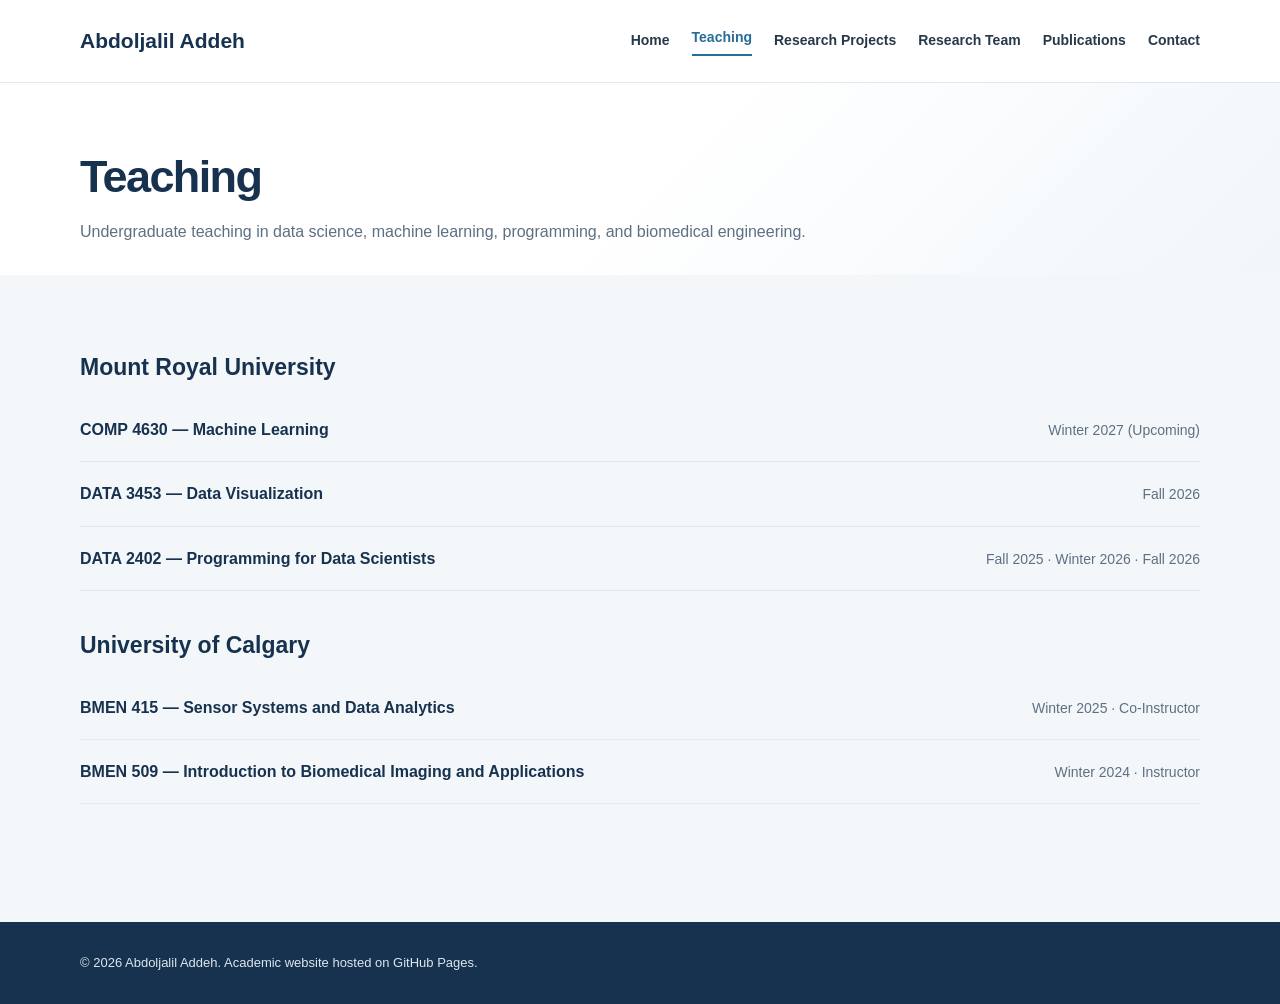
==== teaching.html @ 4d6ad3e8 "Add files via upload" ====
<!DOCTYPE html>
<html lang="en">
<head>
<meta charset="UTF-8">
<meta name="viewport" content="width=device-width, initial-scale=1">
<meta name="description" content="Undergraduate teaching in data science, machine learning, programming, and biomedical engineering.">
<meta name="theme-color" content="#ffffff">
<title>Teaching | Abdoljalil Addeh, PhD</title>
<link rel="stylesheet" href="style.css">
</head>
<body>
<header class="site-header"><div class="container nav-inner"><a class="brand" href="index.html">Abdoljalil Addeh</a><nav aria-label="Main navigation"><a href="index.html">Home</a><a href="teaching.html" aria-current="page">Teaching</a><a href="research.html">Research Projects</a><a href="team.html">Research Team</a><a href="publications.html">Publications</a><a href="contact.html">Contact</a></nav></div></header>
<main>
<div class="page-intro"><div class="container"><h1>Teaching</h1><p>Undergraduate teaching in data science, machine learning, programming, and biomedical engineering.</p></div></div><section class="section-alt" id="teaching">
<div class="container">

<div class="teaching-group">
<h3>Mount Royal University</h3>
<div class="course">
<div class="course-title">
          COMP 4630 — Machine Learning
        </div>
<div class="course-term">
          Winter 2027 (Upcoming)
        </div>
</div>
<div class="course">
<div class="course-title">
          DATA 3453 — Data Visualization
        </div>
<div class="course-term">
          Fall 2026
        </div>
</div>
<div class="course">
<div class="course-title">
          DATA 2402 — Programming for Data Scientists
        </div>
<div class="course-term">
          Fall 2025 · Winter 2026 · Fall 2026
        </div>
</div>
</div>
<div class="teaching-group">
<h3>University of Calgary</h3>
<div class="course">
<div class="course-title">
          BMEN 415 — Sensor Systems and Data Analytics
        </div>
<div class="course-term">
          Winter 2025 · Co-Instructor
        </div>
</div>
<div class="course">
<div class="course-title">
          BMEN 509 — Introduction to Biomedical
          Imaging and Applications
        </div>
<div class="course-term">
          Winter 2024 · Instructor
        </div>
</div>
</div>
</div>
</section>
</main>
<footer>
<div class="container">
    © 2026 Abdoljalil Addeh.
    Academic website hosted on GitHub Pages.
  </div>
</footer>
</body>
</html>
---- style.css ----
:root {
  --navy: #17324f;
  --blue: #286c99;
  --ink: #26394b;
  --muted: #5d7082;
  --line: #e0e8f0;
  --soft: #f4f7fa;
  --white: #ffffff;
}

* { box-sizing: border-box; }
html { scroll-behavior: smooth; }

body {
  margin: 0;
  font-family: -apple-system, BlinkMacSystemFont,
    "Segoe UI", Arial, sans-serif;
  color: var(--ink);
  background: var(--white);
  line-height: 1.7;
}

a { color: var(--blue); }
a:hover { color: var(--navy); }

.container {
  width: min(1120px, 90%);
  margin: auto;
}

h1, h2, h3 {
  color: var(--navy);
  line-height: 1.3;
}

/* NAVIGATION */

.site-header {
  background: white;
  border-bottom: 1px solid var(--line);
}

.nav-inner {
  display: flex;
  justify-content: space-between;
  align-items: center;
  gap: 30px;
  padding: 23px 0;
}

.brand {
  font-size: 21px;
  font-weight: 750;
  color: var(--navy);
  text-decoration: none;
  white-space: nowrap;
}

nav {
  display: flex;
  align-items: center;
  flex-wrap: wrap;
  gap: 22px;
}

nav a {
  color: var(--ink);
  text-decoration: none;
  font-size: 14px;
  font-weight: 600;
  white-space: nowrap;
}

nav a:hover { color: var(--blue); }

/* HERO */

.hero {
  padding: 95px 0 105px;
  background: linear-gradient(
    135deg, #ffffff 50%, #f1f6fa 100%);
}

.hero-grid {
  display: grid;
  grid-template-columns: 1.5fr 0.85fr;
  align-items: center;
  gap: 70px;
}

.eyebrow {
  color: var(--blue);
  text-transform: uppercase;
  font-size: 12px;
  font-weight: 750;
  letter-spacing: 2px;
}

h1 {
  font-size: clamp(35px, 4.5vw, 57px);
  margin: 17px 0;
  letter-spacing: -1.6px;
}

.hero-role {
  font-size: 19px;
  color: var(--muted);
  margin-bottom: 25px;
}

.hero-description {
  font-size: 20px;
  line-height: 1.6;
  max-width: 680px;
}

.hero-buttons {
  display: flex;
  flex-wrap: wrap;
  gap: 12px;
  margin-top: 32px;
}

.btn {
  display: inline-block;
  padding: 12px 22px;
  border-radius: 6px;
  text-decoration: none;
  font-size: 14px;
  font-weight: 650;
  transition: 0.2s;
}

.btn-primary {
  background: var(--navy);
  color: white;
}

.btn-primary:hover {
  background: var(--blue);
  color: white;
}

.btn-outline {
  border: 1px solid #bccbd8;
  color: var(--navy);
  background: white;
}

.btn-outline:hover {
  border-color: var(--navy);
}

/* PORTRAIT */

.portrait {
  width: 100%;
  max-width: 340px;
  aspect-ratio: 3 / 4;
  margin: auto;
  border-radius: 12px;
  overflow: hidden;
  background: #e7eef5;
  box-shadow: 0 18px 45px rgba(23,50,79,0.12);
}

.portrait img {
  width: 100%;
  height: 100%;
  object-fit: cover;
  object-position: center 20%;
  display: block;
}

.portrait-placeholder {
  width: 100%;
  height: 100%;
  display: flex;
  align-items: center;
  justify-content: center;
  text-align: center;
  padding: 25px;
  color: var(--muted);
}

/* SECTIONS */

section {
  padding: 78px 0;
  scroll-margin-top: 30px;
}

.section-alt { background: var(--soft); }

.section-heading { margin-bottom: 35px; }

.section-heading h2 {
  font-size: 32px;
  margin: 0 0 10px;
}

.section-heading p {
  color: var(--muted);
  margin: 0;
  max-width: 800px;
}

.prose {
  max-width: 850px;
  font-size: 16px;
}

.prose p { margin-bottom: 18px; }

/* TEACHING */

.teaching-group { margin-bottom: 40px; }

.teaching-group h3 {
  font-size: 23px;
  margin: 0 0 15px;
}

.course {
  display: flex;
  justify-content: space-between;
  align-items: baseline;
  gap: 25px;
  padding: 18px 0;
  border-bottom: 1px solid var(--line);
}

.course-title {
  font-size: 16px;
  font-weight: 650;
  color: var(--navy);
}

.course-term {
  font-size: 14px;
  color: var(--muted);
  text-align: right;
  flex-shrink: 0;
}

/* RESEARCH PROJECTS */

.research-project {
  background: white;
  border: 1px solid var(--line);
  border-left: 4px solid var(--blue);
  border-radius: 10px;
  padding: 34px 38px;
  margin-bottom: 26px;
  box-shadow: 0 5px 20px rgba(23,50,79,0.035);
}

.project-label {
  color: var(--blue);
  font-size: 12px;
  font-weight: 750;
  letter-spacing: 1.2px;
  text-transform: uppercase;
  margin-bottom: 12px;
}

.research-project h3 {
  font-size: 23px;
  margin: 0 0 16px;
}

.project-description {
  font-size: 15px;
  line-height: 1.85;
  max-width: 920px;
  margin: 0 0 22px;
}

.project-meta {
  display: flex;
  flex-wrap: wrap;
  gap: 12px 30px;
  padding-top: 17px;
  border-top: 1px solid var(--line);
  font-size: 14px;
  color: var(--muted);
}

.project-meta strong { color: var(--navy); }

.project-links {
  display: flex;
  flex-wrap: wrap;
  gap: 18px;
  margin-top: 20px;
}

.project-links a {
  font-size: 14px;
  font-weight: 650;
  text-decoration: none;
}

.project-links a:hover { text-decoration: underline; }

/* RESEARCH TEAM */

.team-group { margin-bottom: 46px; }

.team-group h3 {
  font-size: 23px;
  margin: 0 0 22px;
}

.team-grid {
  display: grid;
  grid-template-columns: repeat(2, minmax(0, 1fr));
  gap: 24px;
}

.team-card {
  background: white;
  border: 1px solid var(--line);
  border-radius: 10px;
  padding: 28px;
  box-shadow: 0 5px 20px rgba(23,50,79,0.035);
}

.team-card h4 {
  font-size: 19px;
  color: var(--navy);
  margin: 0 0 5px;
}

.team-role {
  font-size: 14px;
  color: var(--blue);
  font-weight: 650;
  margin: 0 0 14px;
}

.team-description {
  font-size: 15px;
  margin: 0 0 15px;
}

.team-meta {
  font-size: 13px;
  color: var(--muted);
  border-top: 1px solid var(--line);
  padding-top: 14px;
}

.team-link {
  display: inline-block;
  margin-top: 14px;
  font-size: 14px;
  font-weight: 650;
  text-decoration: none;
}

.join-team {
  background: var(--soft);
  border: 1px solid var(--line);
  border-radius: 10px;
  padding: 32px 36px;
}

.join-team h3 {
  margin: 0 0 12px;
  font-size: 23px;
}

.join-team p {
  max-width: 850px;
  margin: 0 0 22px;
}

/* PUBLICATIONS */

.publication {
  border-bottom: 1px solid var(--line);
  padding: 22px 0;
}

.publication h3 {
  font-size: 18px;
  margin: 0 0 8px;
}

.publication p {
  margin: 5px 0;
  color: var(--muted);
  font-size: 14px;
}

.publication a {
  display: inline-block;
  margin-top: 9px;
  font-size: 14px;
  font-weight: 650;
  text-decoration: none;
}

.publication a:hover { text-decoration: underline; }

/* CONTACT */

.profile-links {
  display: flex;
  flex-wrap: wrap;
  gap: 12px;
  margin-top: 24px;
}

.profile-links a {
  display: inline-block;
  border: 1px solid var(--line);
  padding: 9px 16px;
  border-radius: 6px;
  text-decoration: none;
  font-size: 14px;
  font-weight: 600;
}

/* FOOTER */

footer {
  background: var(--navy);
  color: #dce6ef;
  padding: 30px 0;
  font-size: 13px;
}

footer a { color: white; }

/* RESPONSIVE DESIGN */

@media (max-width: 800px) {
  .hero-grid {
    grid-template-columns: 1fr;
    gap: 45px;
  }

  .portrait { max-width: 270px; }

  .nav-inner {
    flex-direction: column;
    align-items: flex-start;
  }

  nav { gap: 15px; }

  .hero { padding: 65px 0; }

  section { padding: 55px 0; }

  .course {
    flex-direction: column;
    gap: 4px;
  }

  .course-term { text-align: left; }

  .research-project { padding: 25px; }

  .research-project h3 { font-size: 20px; }

  .team-grid { grid-template-columns: 1fr; }

  .join-team { padding: 25px; }
}

@media (prefers-reduced-motion: reduce) {
  html { scroll-behavior: auto; }
}

/* Multi-page enhancements */
nav a[aria-current="page"]{color:var(--blue);border-bottom:2px solid var(--blue);padding-bottom:4px}
.page-intro{padding:65px 0 30px;background:linear-gradient(135deg,#fff 50%,#f1f6fa 100%)}
.page-intro h1{font-size:clamp(32px,4vw,45px);margin:0 0 12px}
.page-intro p{color:var(--muted);max-width:800px;margin:0}
.highlight-grid{display:grid;grid-template-columns:repeat(3,minmax(0,1fr));gap:22px}
.highlight-card{padding:28px;border:1px solid var(--line);border-radius:10px;background:#fff;text-decoration:none;color:var(--ink)}
.highlight-card h3{margin:0 0 10px;font-size:20px}
.highlight-card p{margin:0;color:var(--muted);font-size:14px}
.highlight-card:hover{border-color:var(--blue);box-shadow:0 5px 20px rgba(23,50,79,.07)}
@media(max-width:800px){.highlight-grid{grid-template-columns:1fr}}
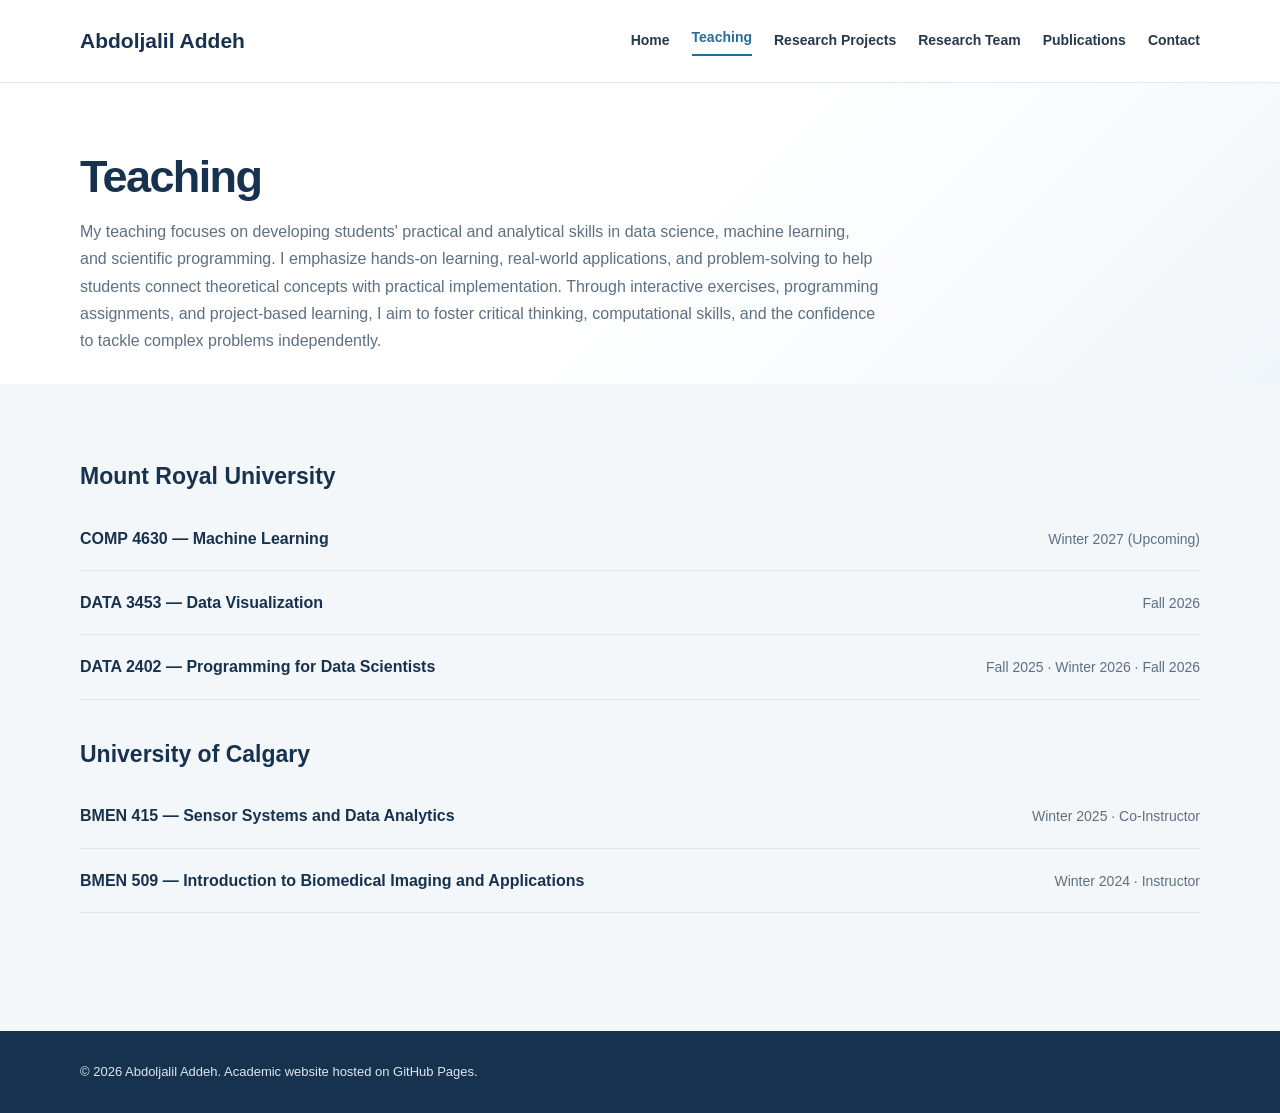
==== commit f8c93b60: "Update teaching.html" ====
--- a/teaching.html
+++ b/teaching.html
@@ -1,74 +1,147 @@
+
 <!DOCTYPE html>
 <html lang="en">
 <head>
 <meta charset="UTF-8">
 <meta name="viewport" content="width=device-width, initial-scale=1">
-<meta name="description" content="Undergraduate teaching in data science, machine learning, programming, and biomedical engineering.">
+
+<meta name="description"
+content="Teaching philosophy and courses taught by Abdoljalil Addeh, PhD, Assistant Professor of Data Science at Mount Royal University.">
+
 <meta name="theme-color" content="#ffffff">
+
 <title>Teaching | Abdoljalil Addeh, PhD</title>
+
 <link rel="stylesheet" href="style.css">
 </head>
+
 <body>
-<header class="site-header"><div class="container nav-inner"><a class="brand" href="index.html">Abdoljalil Addeh</a><nav aria-label="Main navigation"><a href="index.html">Home</a><a href="teaching.html" aria-current="page">Teaching</a><a href="research.html">Research Projects</a><a href="team.html">Research Team</a><a href="publications.html">Publications</a><a href="contact.html">Contact</a></nav></div></header>
+
+<!-- NAVIGATION -->
+
+<header class="site-header">
+  <div class="container nav-inner">
+
+    <a class="brand" href="index.html">
+      Abdoljalil Addeh
+    </a>
+
+    <nav aria-label="Main navigation">
+      <a href="index.html">Home</a>
+      <a href="teaching.html" aria-current="page">Teaching</a>
+      <a href="research.html">Research Projects</a>
+      <a href="team.html">Research Team</a>
+      <a href="publications.html">Publications</a>
+      <a href="contact.html">Contact</a>
+    </nav>
+
+  </div>
+</header>
+
 <main>
-<div class="page-intro"><div class="container"><h1>Teaching</h1><p>Undergraduate teaching in data science, machine learning, programming, and biomedical engineering.</p></div></div><section class="section-alt" id="teaching">
-<div class="container">
 
-<div class="teaching-group">
-<h3>Mount Royal University</h3>
-<div class="course">
-<div class="course-title">
+<!-- TEACHING INTRODUCTION -->
+
+<div class="page-intro">
+  <div class="container">
+
+    <h1>Teaching</h1>
+
+    <p>
+      My teaching focuses on developing students' practical
+      and analytical skills in data science, machine learning,
+      and scientific programming. I emphasize hands-on learning,
+      real-world applications, and problem-solving to help
+      students connect theoretical concepts with practical
+      implementation. Through interactive exercises, programming
+      assignments, and project-based learning, I aim to foster
+      critical thinking, computational skills, and the confidence
+      to tackle complex problems independently.
+    </p>
+
+  </div>
+</div>
+
+<!-- COURSES -->
+
+<section class="section-alt" id="teaching">
+  <div class="container">
+
+    <!-- MOUNT ROYAL UNIVERSITY -->
+
+    <div class="teaching-group">
+
+      <h3>Mount Royal University</h3>
+
+      <div class="course">
+        <div class="course-title">
           COMP 4630 — Machine Learning
         </div>
-<div class="course-term">
+        <div class="course-term">
           Winter 2027 (Upcoming)
         </div>
-</div>
-<div class="course">
-<div class="course-title">
+      </div>
+
+      <div class="course">
+        <div class="course-title">
           DATA 3453 — Data Visualization
         </div>
-<div class="course-term">
+        <div class="course-term">
           Fall 2026
         </div>
-</div>
-<div class="course">
-<div class="course-title">
+      </div>
+
+      <div class="course">
+        <div class="course-title">
           DATA 2402 — Programming for Data Scientists
         </div>
-<div class="course-term">
+        <div class="course-term">
           Fall 2025 · Winter 2026 · Fall 2026
         </div>
-</div>
-</div>
-<div class="teaching-group">
-<h3>University of Calgary</h3>
-<div class="course">
-<div class="course-title">
+      </div>
+
+    </div>
+
+    <!-- UNIVERSITY OF CALGARY -->
+
+    <div class="teaching-group">
+
+      <h3>University of Calgary</h3>
+
+      <div class="course">
+        <div class="course-title">
           BMEN 415 — Sensor Systems and Data Analytics
         </div>
-<div class="course-term">
+        <div class="course-term">
           Winter 2025 · Co-Instructor
         </div>
-</div>
-<div class="course">
-<div class="course-title">
+      </div>
+
+      <div class="course">
+        <div class="course-title">
           BMEN 509 — Introduction to Biomedical
           Imaging and Applications
         </div>
-<div class="course-term">
+        <div class="course-term">
           Winter 2024 · Instructor
         </div>
-</div>
-</div>
-</div>
+      </div>
+
+    </div>
+
+  </div>
 </section>
+
 </main>
+
+<!-- FOOTER -->
+
 <footer>
-<div class="container">
-    © 2026 Abdoljalil Addeh.
+  <div class="container">
+    &copy; 2026 Abdoljalil Addeh.
     Academic website hosted on GitHub Pages.
   </div>
 </footer>
+
 </body>
 </html>
